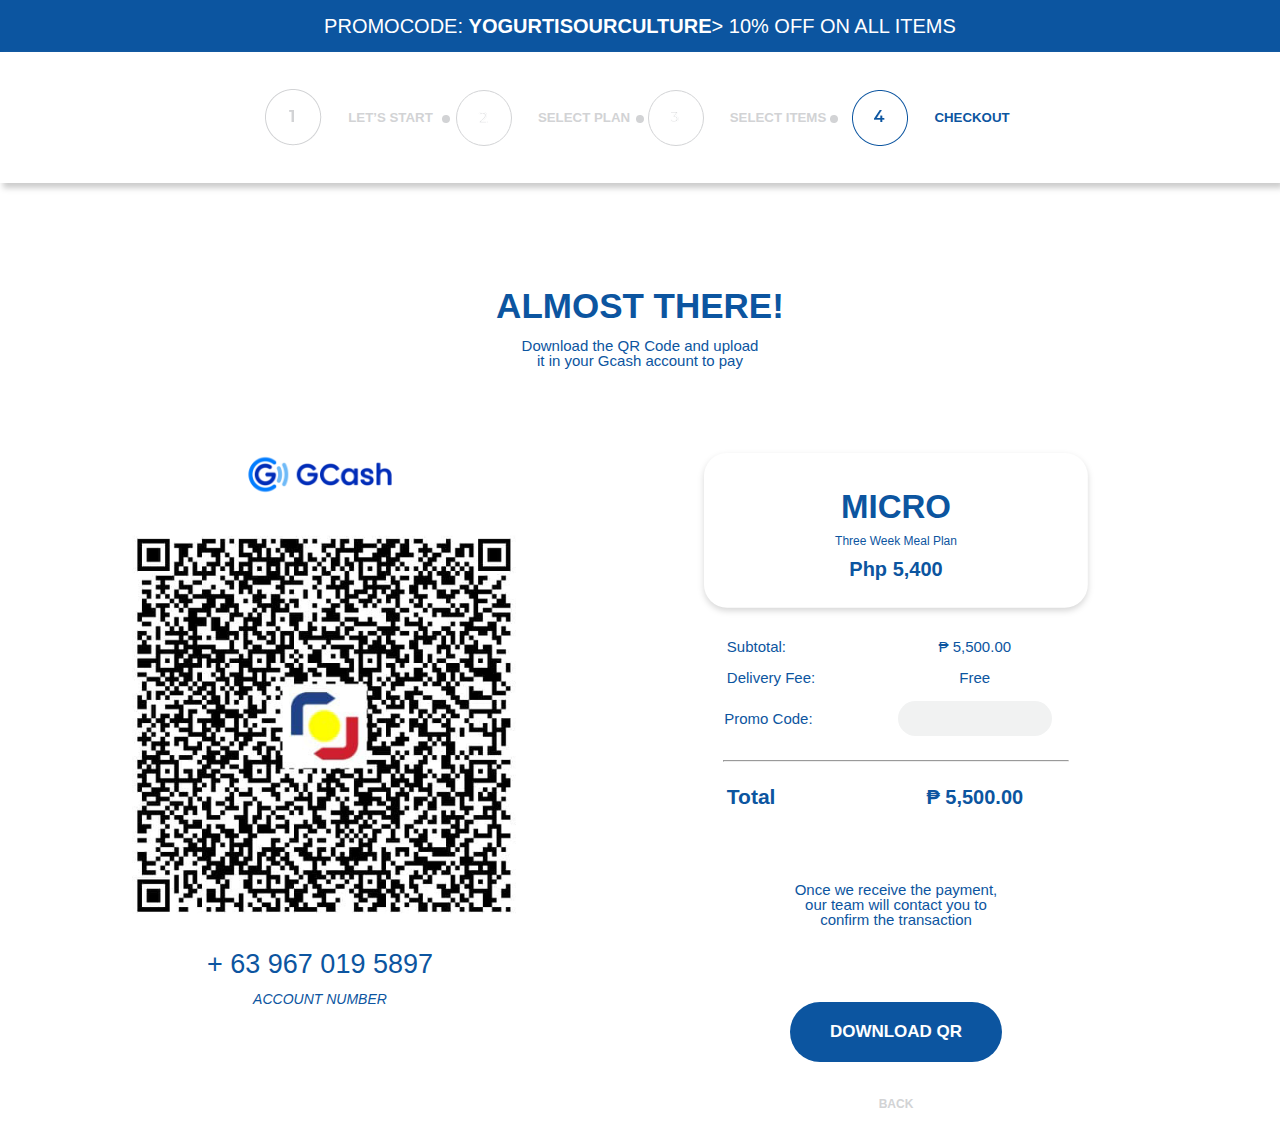
==== checkout.html @ 90609b2e "finish" ====
<!DOCTYPE html>
<html lang="en">
<head>
    <meta charset="UTF-8">
    <meta http-equiv="X-UA-Compatible" content="IE=edge">
    <meta name="viewport" content="width=device-width, initial-scale=1.0">
    <title>Document</title>
    <link rel="stylesheet" href="assets/css/style.css">
    <link rel="stylesheet" href="assets/css/reset.css">
</head>
<body>
    <div class="promo_code">
        <p class="promo_code__title">
            PROMOCODE: <span class="promo_code__culture">YOGURTISOURCULTURE</span>> 10% OFF ON ALL ITEMS
        </p>
    </div>

    <div class="steps">
        <ul class="steps__list">
            <li class="steps__step-1">
                <img src="assets/img/step-1_grayed.png" alt="">
                <p class="step-1">LET’S START</p>
            </li>
            <li>
                <img src="assets/img/dot.png" alt="">
            </li>
            <li class="steps__step-2">
                <img src="assets/img/step-2.png" alt="">
                <p class="step-2" style="color: #d2d3d5;">SELECT PLAN</p>
            </li>
            <li>
                <img src="assets/img/dot.png" alt="">
            </li>
            <li class="steps__step-3">
                <img src="assets/img/step-3.png" alt="">
                <p class="step-3">SELECT ITEMS</p>
            </li>
            <li>
                <img src="assets/img/dot.png" alt="">
            </li>
            <li class="steps__step-4">
                <img src="assets/img/step-4-colored.png" alt="">
                <p class="step-4" style="color: #0c55a0;">CHECKOUT</p>
            </li>
        </ul>
    </div>

    <div class="checkout-container" style="display: block;">
        <div class="checkout">
            <h2 class="checkout__title">ALMOST THERE!</h2>
            <p class="checkout__desc">Download the QR Code and upload<br>
                it in your Gcash account to pay</p>
        </div>
    
        <div class="content">
            <div class="qr_code">
                <img src="assets/img/qr.png" alt="">
                <p class="qr_code__txt">+ 63 967 019 5897</p>
                <p class="qr_code__acc">ACCOUNT NUMBER</p>
            </div>
    
            <div class="check_choices__plan-chosen">
                <div class="plan">
                    <img src="assets/img/box_3.png" alt="">
                    <div class="tl_50">
                        <p class="tl_50__title">
                            MICRO
                        </p>
                        <p class="tl_50__desc">Three Week Meal Plan</p>
                        <p class="tl_50__desc2">Php 5,400 </p>
                    </div>
                </div>
    
                <div class="compute">
                    <p class="compute__desc">Subtotal:</p>
                    <p class="compute__price">₱  5,500.00</p>
                </div>
    
                <div class="compute">
                    <p class="compute__desc">Delivery Fee:</p>
                    <p class="compute__price">Free</p>
                </div>
    
                <div class="compute" style="padding-bottom: 1em;">
                    <p class="compute__desc">Promo Code:</p>
                    <input type="text" style="width: 27%; padding: 10px; margin: 0;">
                </div>
                <hr>
                <div class="compute">
                    <p class="compute__desc" style="font-size: 1.313rem; font-weight: 600;">Total</p>
                    <p class="compute__price" style="font-size: 1.25rem; font-weight: 600;">₱ 5,500.00</p>
                </div>
    
                <p class="notice">Once we receive the payment, <br>
                    our team will contact you to <br>
                    confirm the transaction
                </p>
    
                <div class="start_plan">
                    <button class="start_plan__btn" id="myBtn">DOWNLOAD QR</button><br>
                    <p class="back">BACK</p>
                </div>
            </div>
        </div>
    </div>


    <div id="myModal" class="modal">

        <!-- Modal content -->
        <div class="modal-content">
            <h1 class="title">Download Successful! </h1>
            <p class="desc">Use the QR code to start your plan by uploading<br>
                it on your GCASH through the PAY QR Option.   </p>


            <p class="desc">Once we receive the payment, we will immediately <br>
                contact you to confirm the payment</p>

            <button class="modal_btn">Back to Home</button>
        </div>
      
      </div>


      <script>
        // Get the modal
        var modal = document.getElementById("myModal");
        
        // Get the button that opens the modal
        var btn = document.getElementById("myBtn");
        
        // Get the <span> element that closes the modal
        var span = document.getElementsByClassName("close")[0];
        
        // When the user clicks the button, open the modal 
        btn.onclick = function() {
          modal.style.display = "block";
        }
        
        // When the user clicks on <span> (x), close the modal
        span.onclick = function() {
          modal.style.display = "none";
        }
        
        // When the user clicks anywhere outside of the modal, close it
        window.onclick = function(event) {
          if (event.target == modal) {
            modal.style.display = "none";
          }
        }
        </script>
</body>
</html>
---- assets/css/style.css ----
* {
  font-family: "Montserrat", sans-serif;
}

.mt-2 {
  margin: 2em 0;
}

hr {
  width: 67%;
}

input[type="text"] {
  border-radius: 57px;
  background: #f1f2f2;
  border: none;
  padding: 20px;
  width: 50%;
  margin: 1em 0;
}

select {
  background: url("../img/arrow-down.svg") no-repeat 90% 50%;
  -moz-appearance: none;
  -webkit-appearance: none;
  -webkit-border-radius: 0px;
  appearance: none;
  border-radius: 57px;
  background-color: #f1f2f2;
  border: none;
  padding: 20px;
  width: 57%;
  margin: 1em 0;
  color: #b2b1b1;
  text-align: center;
  cursor: pointer !important;
}

.promo_code {
  background: #0c55a0;
  text-align: center;
  padding: 1em 0;
}

.promo_code__title {
  font-size: 1.25rem;
  font-family: "Montserrat", sans-serif;
  color: #fff;
  font-weight: 500;
}

.promo_code__culture {
  font-weight: bold;
}

.section_1 {
  -webkit-box-shadow: 3px 5px 6px #ccc;
          box-shadow: 3px 5px 6px #ccc;
  display: -webkit-box;
  display: -ms-flexbox;
  display: flex;
  margin: 0 auto;
  text-align: center;
  -webkit-box-pack: center;
      -ms-flex-pack: center;
          justify-content: center;
  padding: 2.3125em 0;
}

.section_1__list {
  display: -webkit-box;
  display: -ms-flexbox;
  display: flex;
  width: 60%;
  -webkit-box-pack: center;
      -ms-flex-pack: center;
          justify-content: center;
  -webkit-box-align: center;
      -ms-flex-align: center;
          align-items: center;
}

.section_1__step-1 {
  width: 25%;
  display: -webkit-box;
  display: -ms-flexbox;
  display: flex;
  -webkit-box-pack: center;
      -ms-flex-pack: center;
          justify-content: center;
  -webkit-box-align: center;
      -ms-flex-align: center;
          align-items: center;
}

.section_1__step-1 .step-1 {
  font-size: 0.83rem;
  font-family: "Montserrat", sans-serif;
  color: #0c55a0;
  font-weight: 600;
  padding-left: 26px;
}

.section_1__step-2 {
  width: 25%;
  display: -webkit-box;
  display: -ms-flexbox;
  display: flex;
  -webkit-box-pack: center;
      -ms-flex-pack: center;
          justify-content: center;
  -webkit-box-align: center;
      -ms-flex-align: center;
          align-items: center;
}

.section_1__step-2 .step-2 {
  font-size: 0.83rem;
  font-family: "Montserrat", sans-serif;
  color: #d2d3d5;
  font-weight: 600;
  padding-left: 26px;
}

.section_1__step-3 {
  width: 25%;
  display: -webkit-box;
  display: -ms-flexbox;
  display: flex;
  -webkit-box-pack: center;
      -ms-flex-pack: center;
          justify-content: center;
  -webkit-box-align: center;
      -ms-flex-align: center;
          align-items: center;
}

.section_1__step-3 .step-3 {
  font-size: 0.83rem;
  font-family: "Montserrat", sans-serif;
  color: #d2d3d5;
  font-weight: 600;
  padding-left: 26px;
}

.section_1__step-4 {
  width: 25%;
  display: -webkit-box;
  display: -ms-flexbox;
  display: flex;
  -webkit-box-pack: center;
      -ms-flex-pack: center;
          justify-content: center;
  -webkit-box-align: center;
      -ms-flex-align: center;
          align-items: center;
}

.section_1__step-4 .step-4 {
  font-size: 0.83rem;
  font-family: "Montserrat", sans-serif;
  color: #d2d3d5;
  font-weight: 600;
  padding-left: 26px;
}

.section_2 {
  text-align: center;
}

.section_2__title {
  font-size: 2.188rem;
  color: #0c55a0;
  font-weight: 600;
  font-family: "Montserrat", sans-serif;
  padding: 3em 0;
}

.section_2__col {
  display: -webkit-box;
  display: -ms-flexbox;
  display: flex;
  -webkit-box-pack: center;
      -ms-flex-pack: center;
          justify-content: center;
  justify-content: center;
  margin: 0 auto;
  max-width: 1366px;
}

.section_2__col__col-1 {
  width: 50%;
}

.section_2__col__col-2 {
  width: 50%;
  text-align: left;
}

.section_2__col__col-2__label {
  width: 100% !important;
  font-size: 1.063rem;
  color: #0c55a0;
  font-family: "Montserrat", sans-serif;
  font-weight: 600;
}

.section_2__col__col-2 .input {
  width: 100%;
}

.button {
  text-align: center;
  display: block;
}

.button__btn {
  background: #0c55a0;
  padding: 20px 40px;
  color: #fff;
  font-size: 1.063rem;
  font-weight: 600;
  border: none;
  border-radius: 57px;
  margin-top: 3em;
  text-align: center;
}

.button__agreement {
  font-size: 0.75rem;
  color: #b2b1b1;
  font-family: "Montserrat", sans-serif;
  font-weight: 400;
  text-align: center;
  padding: 2em 0;
}

.steps {
  -webkit-box-shadow: 3px 5px 6px #ccc;
          box-shadow: 3px 5px 6px #ccc;
  display: -webkit-box;
  display: -ms-flexbox;
  display: flex;
  margin: 0 auto;
  text-align: center;
  -webkit-box-pack: center;
      -ms-flex-pack: center;
          justify-content: center;
  padding: 2.3125em 0;
}

.steps__list {
  display: -webkit-box;
  display: -ms-flexbox;
  display: flex;
  width: 60%;
  -webkit-box-pack: center;
      -ms-flex-pack: center;
          justify-content: center;
  -webkit-box-align: center;
      -ms-flex-align: center;
          align-items: center;
}

.steps__step-1 {
  width: 25%;
  display: -webkit-box;
  display: -ms-flexbox;
  display: flex;
  -webkit-box-pack: center;
      -ms-flex-pack: center;
          justify-content: center;
  -webkit-box-align: center;
      -ms-flex-align: center;
          align-items: center;
}

.steps__step-1 .step-1 {
  font-size: 0.83rem;
  font-family: "Montserrat", sans-serif;
  color: #d2d3d5;
  font-weight: 600;
  padding-left: 26px;
}

.steps__step-2 {
  width: 25%;
  display: -webkit-box;
  display: -ms-flexbox;
  display: flex;
  -webkit-box-pack: center;
      -ms-flex-pack: center;
          justify-content: center;
  -webkit-box-align: center;
      -ms-flex-align: center;
          align-items: center;
}

.steps__step-2 .step-2 {
  font-size: 0.83rem;
  font-family: "Montserrat", sans-serif;
  color: #0c55a0;
  font-weight: 600;
  padding-left: 26px;
}

.steps__step-3 {
  width: 25%;
  display: -webkit-box;
  display: -ms-flexbox;
  display: flex;
  -webkit-box-pack: center;
      -ms-flex-pack: center;
          justify-content: center;
  -webkit-box-align: center;
      -ms-flex-align: center;
          align-items: center;
}

.steps__step-3 .step-3 {
  font-size: 0.83rem;
  font-family: "Montserrat", sans-serif;
  color: #d2d3d5;
  font-weight: 600;
  padding-left: 26px;
}

.steps__step-4 {
  width: 25%;
  display: -webkit-box;
  display: -ms-flexbox;
  display: flex;
  -webkit-box-pack: center;
      -ms-flex-pack: center;
          justify-content: center;
  -webkit-box-align: center;
      -ms-flex-align: center;
          align-items: center;
}

.steps__step-4 .step-4 {
  font-size: 0.83rem;
  font-family: "Montserrat", sans-serif;
  color: #d2d3d5;
  font-weight: 600;
  padding-left: 26px;
}

.step_2 {
  text-align: center;
}

.step_2__title {
  font-size: 2.188rem;
  color: #0c55a0;
  font-weight: 600;
  font-family: "Montserrat", sans-serif;
  padding: 3em 0 0.5em 0;
}

.step_2__sel {
  font-size: 1rem;
  font-family: "Montserrat", sans-serif;
  color: #0c55a0;
  font-weight: 600;
}

.choose_plan {
  display: -webkit-box;
  display: -ms-flexbox;
  display: flex;
  margin: 0 auto;
  width: 75%;
  padding: 5em 0 3em 0;
}

.choose_plan .plan_1 {
  width: 33%;
  text-align: center;
  position: relative !important;
  -webkit-box-pack: center;
      -ms-flex-pack: center;
          justify-content: center;
}

.choose_plan .plan_1__tl_50 {
  position: absolute !important;
  top: 50%;
  left: 50%;
  -webkit-transform: translate(-50%, -50%);
  transform: translate(-50%, -50%);
  margin: 0;
  padding: 0;
  display: block;
}

.choose_plan .plan_1__title {
  color: #0c55a0;
  font-family: "Montserrat", sans-serif;
  font-size: 2.188rem;
  font-weight: 600;
}

.choose_plan .plan_1__desc {
  color: #0c55a0;
  font-family: "Montserrat", sans-serif;
  font-size: 0.813rem;
  font-weight: 600;
  padding: 0.5em 0;
}

.choose_plan .plan_2 {
  width: 33%;
  text-align: center;
  position: relative !important;
}

.choose_plan .plan_2__tl_50 {
  position: absolute !important;
  top: 55%;
  left: 50%;
  -webkit-transform: translate(-50%, -50%);
  transform: translate(-50%, -50%);
  margin: 0;
  padding: 0;
  display: block;
}

.choose_plan .plan_2__title {
  color: #0c55a0;
  font-family: "Montserrat", sans-serif;
  font-size: 2.188rem;
  font-weight: 600;
}

.choose_plan .plan_2__desc {
  color: #0c55a0;
  font-family: "Montserrat", sans-serif;
  font-size: 0.813rem;
  font-weight: 600;
  padding: 0.5em 0;
}

.choose_plan .plan_2__desc2 {
  color: #0c55a0;
  font-family: "Montserrat", sans-serif;
  font-size: 0.813rem;
  font-weight: 600;
  padding: 1em 0;
}

.choose_plan .plan_3 {
  width: 33%;
  text-align: center;
  position: relative !important;
}

.choose_plan .plan_3__tl_50 {
  position: absolute !important;
  top: 55%;
  left: 50%;
  -webkit-transform: translate(-50%, -50%);
  transform: translate(-50%, -50%);
  margin: 0;
  padding: 0;
  display: block;
}

.choose_plan .plan_3__title {
  color: #0c55a0;
  font-family: "Montserrat", sans-serif;
  font-size: 2.188rem;
  font-weight: 600;
}

.choose_plan .plan_3__desc {
  color: #0c55a0;
  font-family: "Montserrat", sans-serif;
  font-size: 0.813rem;
  font-weight: 600;
  padding: 0.5em 0;
}

.choose_plan .plan_3__desc2 {
  color: #0c55a0;
  font-family: "Montserrat", sans-serif;
  font-size: 0.813rem;
  font-weight: 600;
  padding: 1em 0;
}

.promo {
  text-align: center;
}

.promo__off {
  font-size: 1rem;
  color: #0c55a0;
  font-family: "Montserrat", sans-serif;
  font-weight: 600;
}

.choose_week {
  text-align: center;
}

.choose_week__btn {
  background: #0c55a0;
  padding: 20px 60px;
  color: #fff;
  font-size: 1.063rem;
  font-weight: 600;
  border: none;
  border-radius: 57px;
  margin-top: 3em;
  text-align: center;
}

.week {
  display: -webkit-box;
  display: -ms-flexbox;
  display: flex;
  margin: 0 auto;
  padding: 5em 0 3em 0;
  max-width: 1200px;
  -webkit-box-align: center;
      -ms-flex-align: center;
          align-items: center;
  -webkit-box-pack: center;
      -ms-flex-pack: center;
          justify-content: center;
}

.week__plan {
  width: 50%;
  text-align: center;
  position: relative !important;
}

.week__plan .tl_50 {
  position: absolute !important;
  top: 55%;
  left: 50%;
  -webkit-transform: translate(-50%, -50%);
  transform: translate(-50%, -50%);
  margin: 0;
  padding: 0;
  display: block;
}

.week__title {
  color: #0c55a0;
  font-family: "Montserrat", sans-serif;
  font-size: 2.188rem;
  font-weight: 600;
}

.week__desc {
  color: #0c55a0;
  font-family: "Montserrat", sans-serif;
  font-size: 0.813rem;
  font-weight: 600;
  padding: 0.5em 0;
}

.week__desc2 {
  color: #0c55a0;
  font-family: "Montserrat", sans-serif;
  font-size: 0.813rem;
  font-weight: 600;
  padding: 1em 0;
}

.week__calendar {
  width: 50%;
  text-align: left;
}

.week__calendar .start_date {
  font-size: 1rem;
  font-weight: 600;
  font-family: "Montserrat", sans-serif;
  color: #0c55a0;
}

.options {
  font-size: 0.8rem;
  color: #0c55a0;
  font-family: "Montserrat", sans-serif;
  font-weight: 600;
}

.choosing_food {
  text-align: center;
  overflow: hidden;
}

.choosing_food__title {
  font-size: 2.188rem;
  color: #0c55a0;
  font-family: "Montserrat", sans-serif;
  font-weight: 600;
  padding: 3em 0 0 0;
}

.choosing_food__foods {
  display: -webkit-box;
  display: -ms-flexbox;
  display: flex;
}

.choosing_food__foods__item {
  width: 25%;
}

.choosing_food__foods__title {
  font-size: 1.25rem;
  color: #0c55a0;
  font-family: "Montserrat", sans-serif;
  font-weight: bold;
  padding-top: 1em;
}

.choosing_food__foods__desc {
  font-size: 0.75rem;
  font-weight: 300;
  font-family: "Montserrat", sans-serif;
  color: #707070;
  padding-top: 0.856em;
}

.choosing_food .sched {
  text-align: center;
  padding: 5em 0;
}

.choosing_food .sched__filter {
  display: -webkit-box;
  display: -ms-flexbox;
  display: flex;
  -webkit-box-pack: center;
      -ms-flex-pack: center;
          justify-content: center;
  -webkit-box-align: center;
      -ms-flex-align: center;
          align-items: center;
}

.choosing_food .sched__filter img {
  width: 2%;
  padding: 0 1em;
}

.choosing_food .sched__filter .filter_text {
  font-size: 1rem;
  font-family: "Montserrat", sans-serif;
  font-weight: 600;
  color: #0c55a0;
  padding: 0 2em;
}

.choosing_food .sched__plan-sched {
  display: -webkit-box;
  display: -ms-flexbox;
  display: flex;
  margin: 0 auto;
  max-width: 1200px;
  padding: 4em 0 0 0;
}

.choosing_food .sched__plan-sched .plan_chosen {
  width: 40%;
  position: relative !important;
}

.choosing_food .sched__plan-sched .plan_chosen .tl_50 {
  position: absolute !important;
  top: 20%;
  left: 50%;
  -webkit-transform: translate(-50%, -50%);
  transform: translate(-50%, -50%);
  margin: 0;
  padding: 0;
  display: block;
}

.choosing_food .sched__plan-sched .plan_chosen .tl_50 .title {
  font-size: 2.188rem;
  color: #0c55a0;
  font-family: "Montserrat", sans-serif;
  font-weight: 600;
}

.choosing_food .sched__plan-sched .plan_chosen .tl_50 .desc {
  font-size: 0.813rem;
  color: #0c55a0;
  font-family: "Montserrat", sans-serif;
  font-weight: 600;
}

.choosing_food .sched__plan-sched .plan_chosen .tl_50 .desc2 {
  font-size: 0.625rem;
  font-family: "Montserrat", sans-serif;
  font-weight: 400;
  font-style: italic;
  color: #0c55a0;
  padding: 3em 0;
}

.choosing_food .sched__plan-sched .plan_week {
  width: 60%;
  border-radius: 42px;
  -webkit-box-shadow: 0px 6px 6px 0px #ccc;
          box-shadow: 0px 6px 6px 0px #ccc;
  padding: 3em 0 0 0;
}

.choosing_food .sched__plan-sched .plan_week .title {
  font-size: 1.875rem;
  font-family: "Montserrat", sans-serif;
  font-weight: 500;
  color: #0c55a0;
}

.choosing_food .sched__plan-sched .plan_week .dates {
  padding: 3em 0 5em 0;
}

.choosing_food .sched__plan-sched .plan_week .date-2 {
  display: -webkit-box;
  display: -ms-flexbox;
  display: flex;
  -webkit-box-align: center;
      -ms-flex-align: center;
          align-items: center;
  margin: 0 auto;
}

.choosing_food .sched__plan-sched .plan_week .date-2 .day {
  width: 30%;
  font-size: 1.188rem;
  font-family: "Montserrat", sans-serif;
  font-weight: 300;
}

.choosing_food .sched__plan-sched .plan_week .date-2 .input {
  width: 50%;
}

.choosing_food .sched .checkout {
  padding: 2em 0 0 0;
}

.choosing_food .sched .back {
  padding: 2em 0 0 0;
  font-size: 1.063rem;
  font-family: "Montserrat", sans-serif;
  color: #d2d3d5;
  font-weight: 600;
}

.weeks {
  text-align: center;
  overflow: hidden;
}

.weeks__title {
  font-size: 2.188rem;
  color: #0c55a0;
  font-family: "Montserrat", sans-serif;
  font-weight: 600;
  padding: 3em 0 0 0;
}

.weeks__foods {
  display: -webkit-box;
  display: -ms-flexbox;
  display: flex;
}

.weeks__foods__item {
  width: 25%;
}

.weeks__foods__title {
  font-size: 1.25rem;
  color: #0c55a0;
  font-family: "Montserrat", sans-serif;
  font-weight: bold;
  padding-top: 1em;
}

.weeks__foods__desc {
  font-size: 0.75rem;
  font-weight: 300;
  font-family: "Montserrat", sans-serif;
  color: #707070;
  padding-top: 0.856em;
}

.sched {
  text-align: center;
  padding: 5em 0;
  margin: 0 auto;
}

.sched__filter {
  display: -webkit-box;
  display: -ms-flexbox;
  display: flex;
  -webkit-box-pack: center;
      -ms-flex-pack: center;
          justify-content: center;
  -webkit-box-align: center;
      -ms-flex-align: center;
          align-items: center;
}

.sched__filter img {
  width: 2%;
  padding: 0 1em;
}

.sched__filter .filter_text {
  font-size: 1rem;
  font-family: "Montserrat", sans-serif;
  font-weight: 600;
  color: #0c55a0;
  padding: 0 2em;
}

.sched__plan-sched {
  display: -webkit-box;
  display: -ms-flexbox;
  display: flex;
  margin: 0 auto;
  max-width: 1366px;
  padding: 4em 0 0 0;
  -webkit-box-pack: center;
      -ms-flex-pack: center;
          justify-content: center;
}

.sched__plan-sched .plan_chosen {
  width: 40%;
  position: relative !important;
}

.sched__plan-sched .plan_chosen .tl_50 {
  position: absolute !important;
  top: 20%;
  left: 50%;
  -webkit-transform: translate(-50%, -50%);
  transform: translate(-50%, -50%);
  margin: 0;
  padding: 0;
  display: block;
}

.sched__plan-sched .plan_chosen .tl_50 .title {
  font-size: 2.188rem;
  color: #0c55a0;
  font-family: "Montserrat", sans-serif;
  font-weight: 600;
}

.sched__plan-sched .plan_chosen .tl_50 .desc {
  font-size: 0.813rem;
  color: #0c55a0;
  font-family: "Montserrat", sans-serif;
  font-weight: 600;
}

.sched__plan-sched .plan_chosen .tl_50 .desc2 {
  font-size: 0.625rem;
  font-family: "Montserrat", sans-serif;
  font-weight: 400;
  font-style: italic;
  color: #0c55a0;
  padding: 3em 0;
}

.sched__plan-sched .width_20 {
  width: 5%;
}

.sched__plan-sched .plan_week {
  width: 40%;
  border-radius: 42px;
  -webkit-box-shadow: 0px 6px 6px 0px #ccc;
          box-shadow: 0px 6px 6px 0px #ccc;
  padding: 3em 0 0 0;
}

.sched__plan-sched .plan_week .title {
  font-size: 1.875rem;
  font-family: "Montserrat", sans-serif;
  font-weight: 500;
  color: #0c55a0;
}

.sched__plan-sched .plan_week .dates {
  padding: 3em 0 5em 0;
}

.sched__plan-sched .plan_week .date-2 {
  display: -webkit-box;
  display: -ms-flexbox;
  display: flex;
  -webkit-box-align: center;
      -ms-flex-align: center;
          align-items: center;
  margin: 0 auto;
}

.sched__plan-sched .plan_week .date-2 .day {
  width: 30%;
  font-size: 1.188rem;
  font-family: "Montserrat", sans-serif;
  font-weight: 300;
}

.sched__plan-sched .plan_week .date-2 .input {
  width: 50%;
}

.sched .checkout {
  padding: 2em 0 0 0;
}

.sched .back {
  padding: 2em 0 0 0;
  font-size: 1.063rem;
  font-family: "Montserrat", sans-serif;
  color: #d2d3d5;
  font-weight: 600;
}

.check_food {
  text-align: center;
}

.check_food__title {
  font-size: 2.188rem;
  font-family: "Montserrat", sans-serif;
  font-weight: 600;
  color: #0c55a0;
  padding: 3em 0;
}

.check_food .plan_sched {
  display: -webkit-box;
  display: -ms-flexbox;
  display: flex;
  -webkit-box-pack: center;
      -ms-flex-pack: center;
          justify-content: center;
  max-width: 1366px;
}

.check_food .plan_sched__plan-chosen {
  width: 40%;
}

.check_food .plan_sched__plan-chosen .plan {
  position: relative;
}

.check_food .plan_sched__plan-chosen .tl_50 {
  position: absolute !important;
  top: 50%;
  left: 50%;
  -webkit-transform: translate(-50%, -50%);
  transform: translate(-50%, -50%);
  margin: 0;
  padding: 0;
  display: block;
}

.check_food .plan_sched__week-chosen {
  width: 40%;
  border-radius: 42px;
  -webkit-box-shadow: 0px 6px 6px 0px #ccc;
          box-shadow: 0px 6px 6px 0px #ccc;
  padding: 3em 0 5em 4em;
}

.check_food .plan_sched__week-chosen__title {
  font-size: 1.438rem;
  color: #0c55a0;
  font-family: "Montserrat", sans-serif;
  font-weight: 500;
}

.check_food .plan_sched__week-chosen__date-pick {
  display: -webkit-box;
  display: -ms-flexbox;
  display: flex;
  -webkit-box-align: center;
      -ms-flex-align: center;
          align-items: center;
  text-align: left;
  padding: 2em 0 0 0;
}

.check_food .plan_sched__week-chosen__date-pick .date-pick_day {
  font-size: 0.938rem;
  color: #707070;
  font-family: "Montserrat", sans-serif;
  font-weight: 300;
  width: 15%;
}

.check_food .plan_sched__week-chosen__date-pick .pick-food {
  font-size: 1.063rem;
  color: #0c55a0;
  font-family: "Montserrat", sans-serif;
  font-weight: 500;
}

.check_food .checkout {
  padding: 2em 0 0 0;
}

.check_food .back {
  padding: 2em 0 0 0;
  font-size: 1.063rem;
  font-family: "Montserrat", sans-serif;
  color: #d2d3d5;
  font-weight: 600;
}

.check_choices {
  text-align: center;
}

.check_choices .choice {
  display: -webkit-box;
  display: -ms-flexbox;
  display: flex;
  -webkit-box-pack: center;
      -ms-flex-pack: center;
          justify-content: center;
  max-width: 1366px;
  margin: 0 auto;
}

.check_choices__title {
  font-size: 2.188rem;
  color: #0c55a0;
  font-family: "Montserrat", sans-serif;
  font-weight: 600;
  padding: 3em 0;
}

.check_choices__plan-chosen {
  width: 40%;
}

.check_choices__plan-chosen .plan {
  position: relative;
}

.check_choices__plan-chosen .compute {
  -webkit-box-pack: center;
      -ms-flex-pack: center;
          justify-content: center;
  display: -webkit-box;
  display: -ms-flexbox;
  display: flex;
  -webkit-box-align: center;
      -ms-flex-align: center;
          align-items: center;
  text-align: center;
  padding: 1em 1em 0 0;
}

.check_choices__plan-chosen .compute__desc {
  width: 35%;
  font-size: 0.938rem;
  color: #0c55a0;
  font-weight: 500;
  font-family: "Montserrat", sans-serif;
  text-align: left;
}

.check_choices__plan-chosen .compute__price {
  width: 30%;
  font-size: 0.938rem;
  color: #0c55a0;
  font-weight: 500;
  font-family: "Montserrat", sans-serif;
}

.check_choices__plan-chosen .tl_50 {
  position: absolute !important;
  top: 50%;
  left: 50%;
  -webkit-transform: translate(-50%, -50%);
  transform: translate(-50%, -50%);
  margin: 0;
  padding: 0;
  display: block;
}

.check_choices__plan-chosen .tl_50__title {
  font-size: 2.063rem;
  color: #0c55a0;
  font-family: "Montserrat", sans-serif;
  font-weight: 600;
}

.check_choices__plan-chosen .tl_50__desc {
  font-size: 0.75rem;
  color: #0c55a0;
  font-family: "Montserrat", sans-serif;
  font-weight: 300;
  padding: 1em 0;
}

.check_choices__plan-chosen .tl_50__desc2 {
  font-size: 1.25rem;
  color: #0c55a0;
  font-family: "Montserrat", sans-serif;
  font-weight: 600;
}

.check_choices__week-chosen {
  width: 40%;
  border-radius: 42px;
  -webkit-box-shadow: 0px 6px 6px 0px #ccc;
          box-shadow: 0px 6px 6px 0px #ccc;
  padding: 3em 0 5em 4em;
}

.check_choices__week-chosen__title {
  font-size: 1.438rem;
  color: #0c55a0;
  font-family: "Montserrat", sans-serif;
  font-weight: 500;
}

.check_choices__week-chosen__date-pick {
  display: -webkit-box;
  display: -ms-flexbox;
  display: flex;
  -webkit-box-align: center;
      -ms-flex-align: center;
          align-items: center;
  text-align: left;
  padding: 2em 0 0 0;
}

.check_choices__week-chosen__date-pick .date-pick_day {
  font-size: 0.938rem;
  color: #707070;
  font-family: "Montserrat", sans-serif;
  font-weight: 300;
  width: 15%;
}

.check_choices__week-chosen__date-pick .pick-food {
  font-size: 1.063rem;
  color: #0c55a0;
  font-family: "Montserrat", sans-serif;
  font-weight: 500;
}

.container {
  display: -webkit-box;
  display: -ms-flexbox;
  display: flex;
  -webkit-box-pack: center;
      -ms-flex-pack: center;
          justify-content: center;
  -webkit-box-align: center;
      -ms-flex-align: center;
          align-items: center;
  max-width: 1366px;
}

.container .container_width_50 {
  width: 50%;
}

.container .start_plan {
  display: -webkit-box;
  display: -ms-flexbox;
  display: flex;
  -webkit-box-pack: center;
      -ms-flex-pack: center;
          justify-content: center;
  padding: 3em 0 0 0;
  width: 40%;
  text-align: center;
  -webkit-box-align: center;
      -ms-flex-align: center;
          align-items: center;
}

.container .start_plan__btn {
  background: #0c55a0;
  padding: 20px 40px;
  color: #fff;
  font-size: 1.063rem;
  font-weight: 600;
  border: none;
  border-radius: 57px;
  margin-top: 3 em;
  text-align: center;
}

.back-container {
  display: -webkit-box;
  display: -ms-flexbox;
  display: flex;
  -webkit-box-pack: center;
      -ms-flex-pack: center;
          justify-content: center;
  -webkit-box-align: center;
      -ms-flex-align: center;
          align-items: center;
  max-width: 1366px;
}

.back-container .container_width_50 {
  width: 50%;
}

.back-container .back {
  font-size: 1.063rem;
  font-family: "Montserrat", sans-serif;
  color: #d2d3d5;
  font-weight: 600;
  padding: 2em 0 0 0;
  display: -webkit-box;
  display: -ms-flexbox;
  display: flex;
  -webkit-box-pack: center;
      -ms-flex-pack: center;
          justify-content: center;
  padding: 2em 0 2em 0;
  width: 40%;
  text-align: center;
  -webkit-box-align: center;
      -ms-flex-align: center;
          align-items: center;
}

.checkout {
  text-align: center;
}

.checkout__title {
  font-size: 2.188rem;
  color: #0c55a0;
  font-family: "Montserrat", sans-serif;
  font-weight: 600;
  padding: 3em 0 0 0;
}

.checkout__desc {
  font-size: 0.938rem;
  font-family: "Montserrat", sans-serif;
  font-weight: 400;
  color: #0c55a0;
  padding: 1em 0;
}

.content {
  text-align: center;
  display: -webkit-box;
  display: -ms-flexbox;
  display: flex;
  max-width: 1366px;
  padding: 4em 0 0 0;
  margin: 0 auto;
}

.content .qr_code {
  width: 50%;
}

.content .qr_code__txt {
  font-size: 1.688rem;
  font-family: "Montserrat", sans-serif;
  font-weight: 500;
  color: #0c55a0;
}

.content .qr_code__acc {
  font-size: 0.875rem;
  font-weight: 300;
  font-style: italic;
  font-family: "Montserrat", sans-serif;
  color: #0c55a0;
  padding: 1em 0;
}

.content .qr_plan {
  width: 50%;
}

.notice {
  font-size: 0.938rem;
  color: #0c55a0;
  font-family: "Montserrat", sans-serif;
  font-weight: 400;
  padding: 5em 0;
}

.start_plan__btn {
  background: #0c55a0;
  padding: 20px 40px;
  color: #fff;
  font-size: 1.063rem;
  font-weight: 600;
  border: none;
  border-radius: 57px;
  margin-top: 3 em;
  text-align: center;
}

.start_plan .back {
  font-size: 0.75rem;
  color: #d2d3d5;
  font-family: "Montserrat", sans-serif;
  font-weight: 600;
  padding: 3em 0;
}

.modal {
  display: none;
  /* Hidden by default */
  position: fixed;
  /* Stay in place */
  z-index: 1;
  /* Sit on top */
  padding-top: 100px;
  /* Location of the box */
  left: 0;
  top: 0;
  width: 100%;
  /* Full width */
  height: 100%;
  /* Full height */
  overflow: auto;
  /* Enable scroll if needed */
  background-color: black;
  /* Fallback color */
  background-color: rgba(0, 0, 0, 0.4);
  /* Black w/ opacity */
}

/* Modal Content */
.modal-content {
  background-color: #fefefe;
  margin: 0 auto;
  padding: 60px 20px;
  border: 1px solid #888;
  width: 45%;
  border-radius: 70px;
  text-align: center;
}

.title {
  font-size: 2.188rem;
  color: #0c55a0;
  font-family: "Montserrat", sans-serif;
  font-weight: 600;
  padding-bottom: 1em;
}

.desc {
  padding: 1em 0;
  font-size: 0.938rem;
  color: #0c55a0;
  font-family: "Montserrat", sans-serif;
  font-weight: 400;
}

.modal_btn {
  background: #0c55a0;
  border-radius: 23px;
  color: #fff;
  padding: 15px 60px;
  border: none;
  margin: 4em 0 0 0;
}

/* The Close Button */
.close {
  color: #aaaaaa;
  float: right;
  font-size: 28px;
  font-weight: bold;
}

.close:hover,
.close:focus {
  color: #000;
  text-decoration: none;
  cursor: pointer;
}
/*# sourceMappingURL=style.css.map */
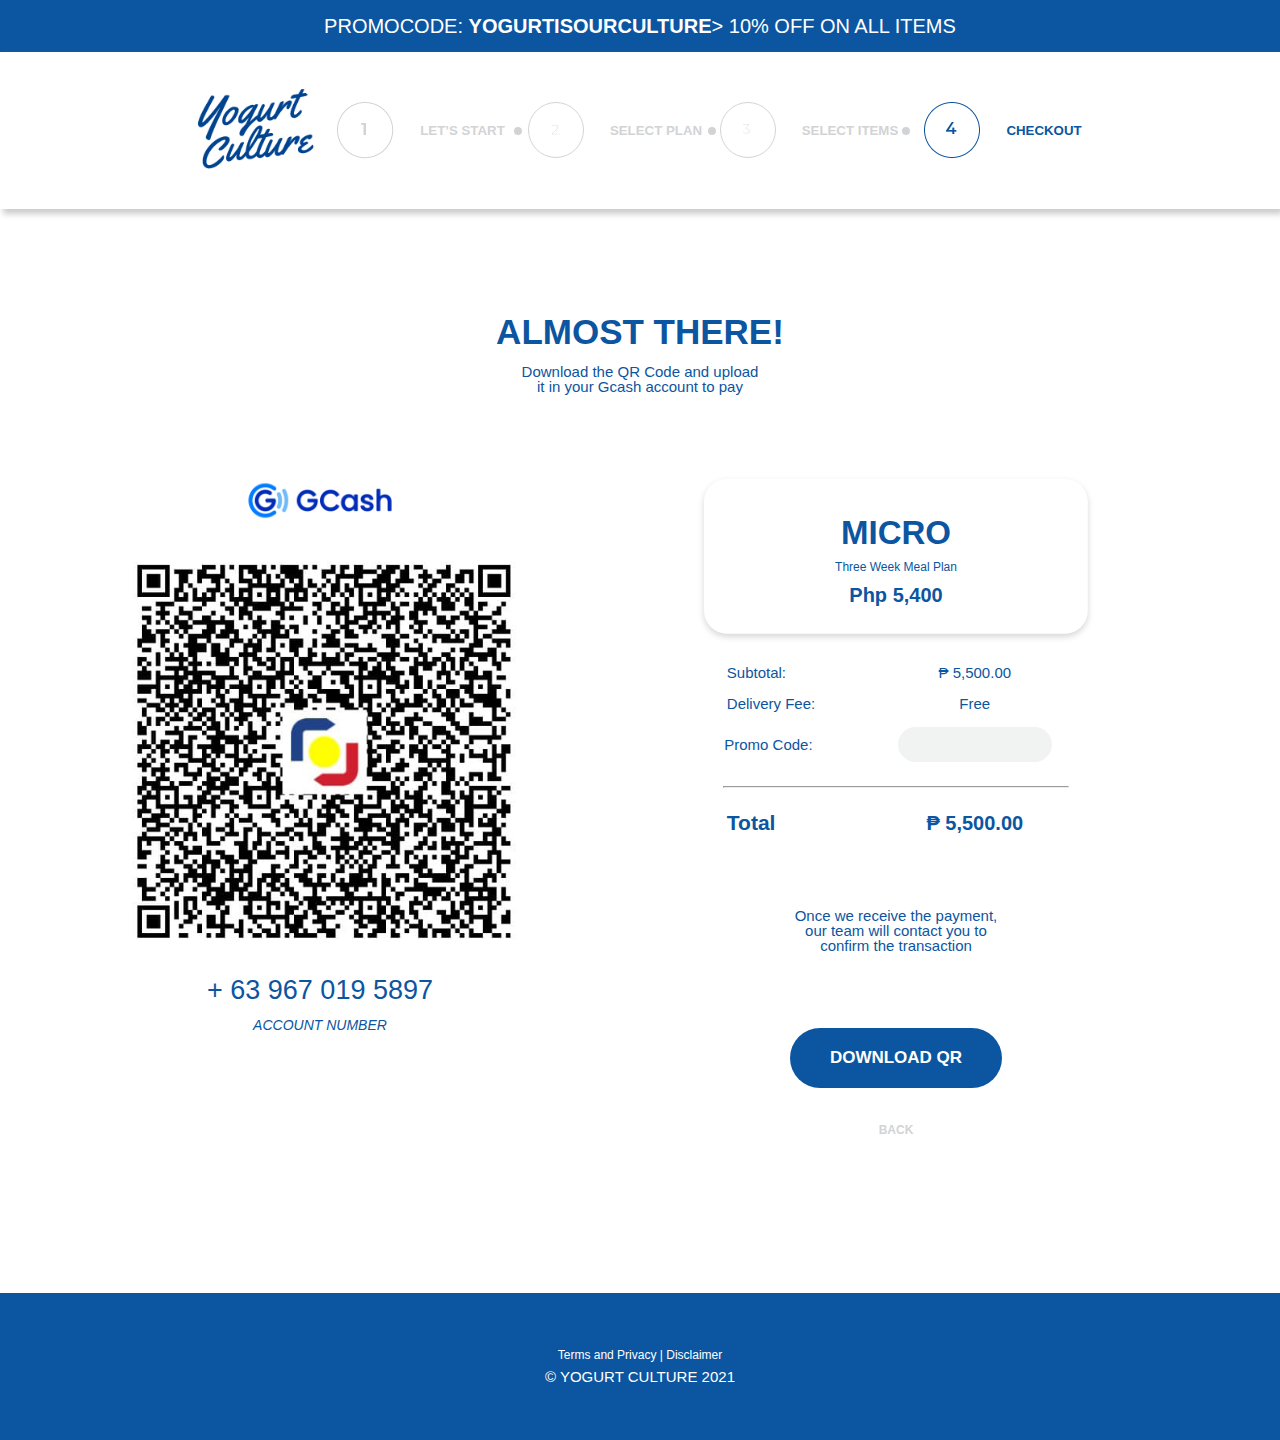
==== commit a9d54c7f: "add footer" ====
--- a/checkout.html
+++ b/checkout.html
@@ -16,6 +16,9 @@
     </div>
 
     <div class="steps">
+        <a href="index.html">
+            <img class="section_1__logo" src="assets/img/logo.png" alt="" />
+          </a>
         <ul class="steps__list">
             <li class="steps__step-1">
                 <img src="assets/img/step-1_grayed.png" alt="">
@@ -106,10 +109,11 @@
 
 
     <div id="myModal" class="modal">
-
         <!-- Modal content -->
         <div class="modal-content">
+            <span class="close">&times;</span>
             <h1 class="title">Download Successful! </h1>
+
             <p class="desc">Use the QR code to start your plan by uploading<br>
                 it on your GCASH through the PAY QR Option.   </p>
 
@@ -119,9 +123,12 @@
 
             <button class="modal_btn">Back to Home</button>
         </div>
-      
-      </div>
+    </div>
 
+    <footer class="footer">
+        <p class="footer__txt">Terms and Privacy | Disclaimer </p>
+        <p class="footer__txt2">© YOGURT CULTURE 2021</p>
+    </footer>
 
       <script>
         // Get the modal
--- a/assets/css/style.css
+++ b/assets/css/style.css
@@ -17,6 +17,15 @@
   padding: 20px;
   width: 50%;
   margin: 1em 0;
+}
+
+.slick-slide img {
+  display: initial !important;
+  text-align: center;
+  -webkit-box-pack: center;
+      -ms-flex-pack: center;
+          justify-content: center;
+  width: 100%;
 }
 
 select {
@@ -64,7 +73,11 @@
   -webkit-box-pack: center;
       -ms-flex-pack: center;
           justify-content: center;
-  padding: 2.3125em 0;
+  padding: 1em 0;
+}
+
+.section_1__logo {
+  width: 80%;
 }
 
 .section_1__list {
@@ -1402,4 +1415,26 @@
   text-decoration: none;
   cursor: pointer;
 }
+
+.footer {
+  margin: 7.5625em 0 0 0;
+  background: #0c55a0;
+  text-align: center;
+  padding: 3.5em 0;
+}
+
+.footer__txt {
+  font-size: 0.75rem;
+  color: #fff;
+  font-family: "Montserrat", sans-serif;
+  font-weight: 300;
+}
+
+.footer__txt2 {
+  padding: 0.5em 0 0 0;
+  font-size: 0.938rem;
+  color: #fff;
+  font-family: "Montserrat", sans-serif;
+  font-weight: 500;
+}
 /*# sourceMappingURL=style.css.map */